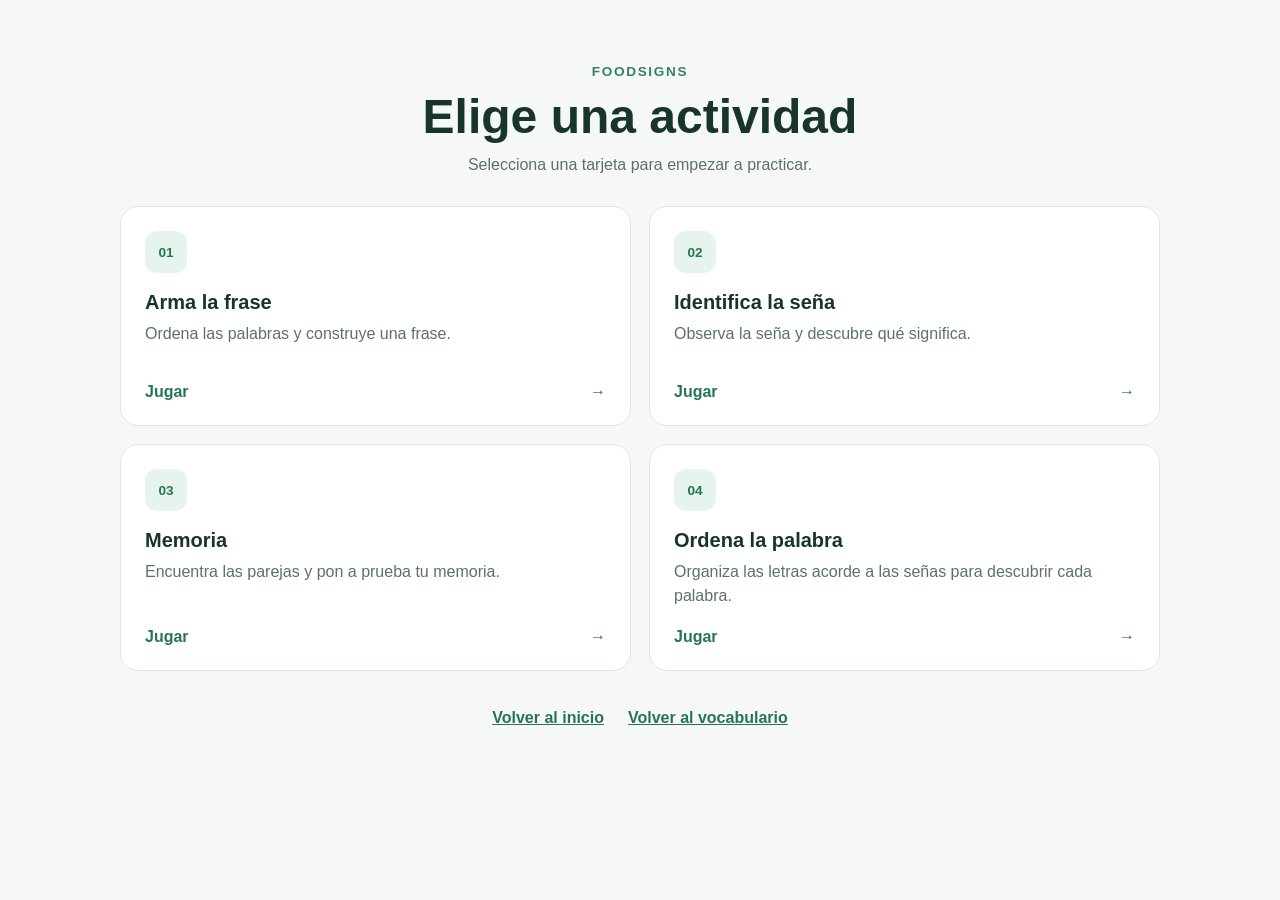
==== pages/menu.html @ 0033facc "Actualización menu.html Se creo el contenido del menu.html con las opciones de juego a seleccionar." ====
<!DOCTYPE html>
<html lang="es">
<head>
    <meta charset="UTF-8">
    <meta name="viewport" content="width=device-width, initial-scale=1.0">
    <title>Menú | foodSigns</title>
    <link rel="stylesheet" href="../assets/css/style.css">
</head>
<body>
    <main class="menu">
        <header class="menu__header">
            <p class="menu__eyebrow">foodSigns</p>
            <h1>Elige una actividad</h1>
            <p>Selecciona una tarjeta para empezar a practicar.</p>
        </header>

        <nav class="activity-grid" aria-label="Actividades">
            <a class="activity-card" href="juegos/armaFrase.html">
                <span class="activity-card__number" aria-hidden="true">01</span>
                <h2>Arma la frase</h2>
                <p>Ordena las palabras y construye una frase.</p>
                <span class="activity-card__action">Jugar <span aria-hidden="true">→</span></span>
            </a>
            <a class="activity-card" href="juegos/identificarSeña.html">
                <span class="activity-card__number" aria-hidden="true">02</span>
                <h2>Identifica la seña</h2>
                <p>Observa la seña y descubre qué significa.</p>
                <span class="activity-card__action">Jugar <span aria-hidden="true">→</span></span>
            </a>
            <a class="activity-card" href="juegos/memoria.html">
                <span class="activity-card__number" aria-hidden="true">03</span>
                <h2>Memoria</h2>
                <p>Encuentra las parejas y pon a prueba tu memoria.</p>
                <span class="activity-card__action">Jugar <span aria-hidden="true">→</span></span>
            </a>
            <a class="activity-card" href="juegos/ordenarPalabra.html">
                <span class="activity-card__number" aria-hidden="true">04</span>
                <h2>Ordena la palabra</h2>
                <p>Organiza las letras acorde a las señas para descubrir cada palabra.</p>
                <span class="activity-card__action">Jugar <span aria-hidden="true">→</span></span>
            </a>
        </nav>

        <footer class="menu__footer">
            <a class="menu__back-link" href="../index.html">Volver al inicio</a>
            <a class="menu__back-link" href="vocabulario.html">Volver al vocabulario</a>
        </footer>
    </main>
</body>
</html>
---- assets/css/style.css ----
* {
    box-sizing: border-box;
}

body {
    min-height: 100vh;
    margin: 0;
    background: #f5f8f6;
    color: #17352b;
    font-family: Arial, sans-serif;
}

.menu {
    width: min(100% - 40px, 1040px);
    margin: 0 auto;
    padding: 64px 0 40px;
}

.menu__header {
    margin-bottom: 32px;
    text-align: center;
}

.menu__eyebrow {
    margin: 0 0 10px;
    color: #358267;
    font-size: 0.85rem;
    font-weight: 700;
    letter-spacing: 0.12em;
    text-transform: uppercase;
}

.menu__header h1 {
    margin: 0;
    font-size: clamp(2rem, 5vw, 3rem);
}

.menu__header > p:last-child {
    margin: 12px 0 0;
    color: #5d7169;
}

.activity-grid {
    display: grid;
    grid-template-columns: repeat(2, minmax(0, 1fr));
    gap: 18px;
}

.activity-card {
    display: flex;
    min-height: 220px;
    flex-direction: column;
    align-items: flex-start;
    padding: 24px;
    border: 1px solid #dce8e1;
    border-radius: 18px;
    background: #fff;
    color: inherit;
    text-decoration: none;
    transition: border-color 160ms ease, box-shadow 160ms ease, transform 160ms ease;
}

.activity-card:hover,
.activity-card:focus-visible {
    transform: translateY(-3px);
    border-color: #5aa987;
    box-shadow: 0 12px 28px rgb(23 53 43 / 10%);
    outline: none;
}

.activity-card__number {
    display: grid;
    width: 42px;
    height: 42px;
    place-items: center;
    border-radius: 12px;
    background: #e7f4ed;
    color: #267653;
    font-size: 0.85rem;
    font-weight: 700;
}

.activity-card h2 {
    margin: 18px 0 8px;
    font-size: 1.25rem;
}

.activity-card p {
    margin: 0;
    color: #5d7169;
    line-height: 1.5;
}

.activity-card__action {
    display: flex;
    width: 100%;
    justify-content: space-between;
    margin-top: auto;
    padding-top: 20px;
    color: #267653;
    font-weight: 700;
}

.menu__footer {
    display: flex;
    justify-content: center;
    flex-wrap: wrap;
    gap: 12px 24px;
    margin-top: 30px;
}

.menu__back-link {
    padding: 8px 0;
    color: #267653;
    font-weight: 700;
}

@media (max-width: 600px) {
    .menu {
        width: min(100% - 32px, 440px);
        padding-top: 40px;
    }

    .activity-grid {
        grid-template-columns: 1fr;
        gap: 14px;
    }

    .activity-card {
        min-height: 200px;
        padding: 20px;
    }
}

@media (prefers-reduced-motion: reduce) {
    *,
    *::before,
    *::after {
        scroll-behavior: auto !important;
        transition-duration: 0.01ms !important;
    }
}
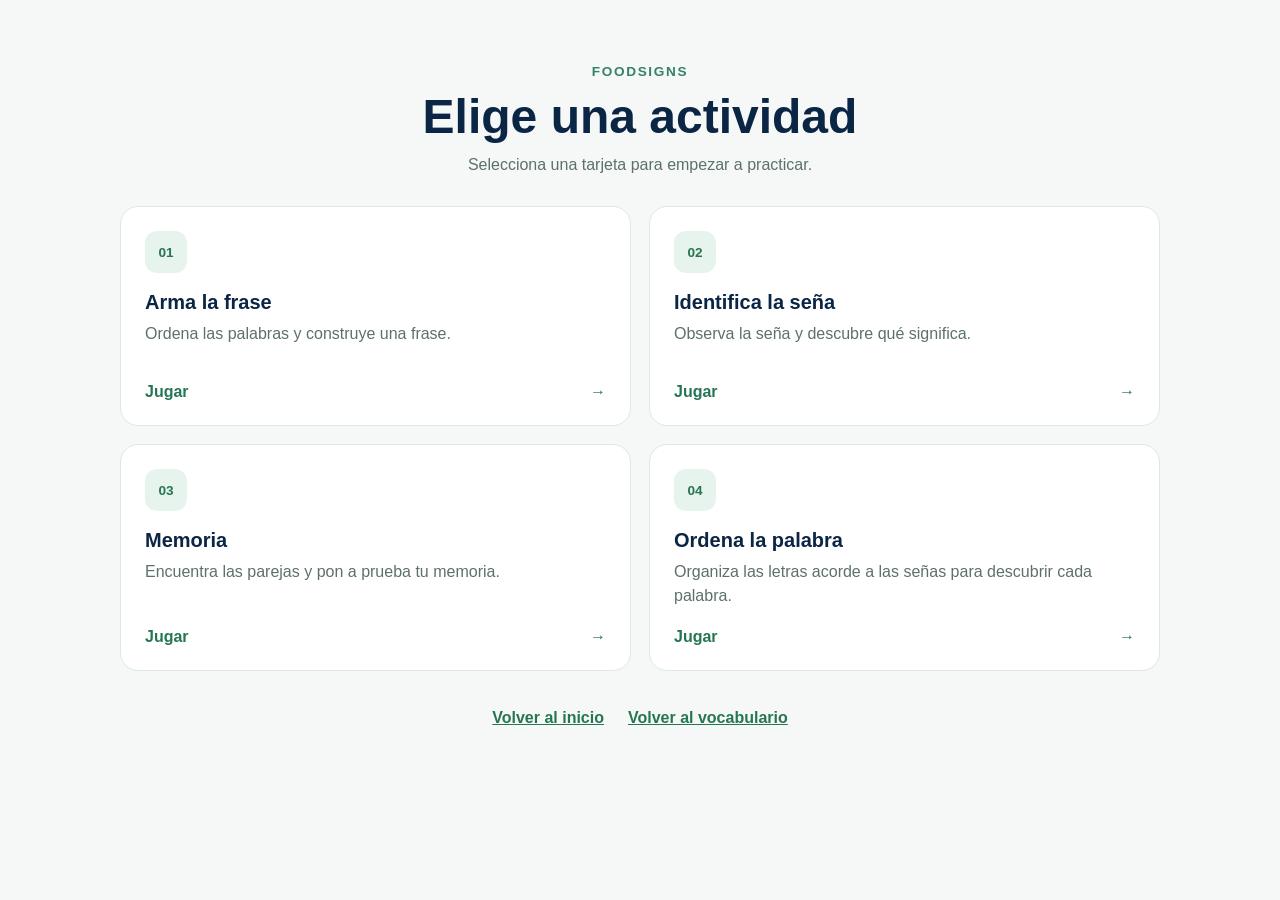
==== commit 0afa3ddb: "Actualización vocabulario.html Se añadio el contenido de la pagina en donde se mostrara el vocabular" ====
--- a/pages/menu.html
+++ b/pages/menu.html
@@ -4,7 +4,7 @@
     <meta charset="UTF-8">
     <meta name="viewport" content="width=device-width, initial-scale=1.0">
     <title>Menú | foodSigns</title>
-    <link rel="stylesheet" href="../assets/css/style.css">
+    <link rel="stylesheet" href="../assets/css/styleMenu.css">
 </head>
 <body>
     <main class="menu">
--- a/assets/css/styleMenu.css
+++ b/assets/css/styleMenu.css
@@ -0,0 +1,142 @@
+* {
+    box-sizing: border-box;
+}
+
+body {
+    min-height: 100vh;
+    margin: 0;
+    background: #f5f8f6;
+    color: #0B2545;
+    font-family: Arial, sans-serif;
+}
+
+.menu {
+    width: min(100% - 40px, 1040px);
+    margin: 0 auto;
+    padding: 64px 0 40px;
+}
+
+.menu__header {
+    margin-bottom: 32px;
+    text-align: center;
+}
+
+.menu__eyebrow {
+    margin: 0 0 10px;
+    color: #358267;
+    font-size: 0.85rem;
+    font-weight: 700;
+    letter-spacing: 0.12em;
+    text-transform: uppercase;
+}
+
+.menu__header h1 {
+    margin: 0;
+    font-size: clamp(2rem, 5vw, 3rem);
+}
+
+.menu__header > p:last-child {
+    margin: 12px 0 0;
+    color: #5d7169;
+}
+
+.activity-grid {
+    display: grid;
+    grid-template-columns: repeat(2, minmax(0, 1fr));
+    gap: 18px;
+}
+
+.activity-card {
+    display: flex;
+    min-height: 220px;
+    flex-direction: column;
+    align-items: flex-start;
+    padding: 24px;
+    border: 1px solid #dce8e1;
+    border-radius: 18px;
+    background: #fff;
+    color: inherit;
+    text-decoration: none;
+    transition: border-color 160ms ease, box-shadow 160ms ease, transform 160ms ease;
+}
+
+.activity-card:hover,
+.activity-card:focus-visible {
+    transform: translateY(-3px);
+    border-color: #5aa987;
+    box-shadow: 0 12px 28px rgb(23 53 43 / 10%);
+    outline: none;
+}
+
+.activity-card__number {
+    display: grid;
+    width: 42px;
+    height: 42px;
+    place-items: center;
+    border-radius: 12px;
+    background: #e7f4ed;
+    color: #267653;
+    font-size: 0.85rem;
+    font-weight: 700;
+}
+
+.activity-card h2 {
+    margin: 18px 0 8px;
+    font-size: 1.25rem;
+}
+
+.activity-card p {
+    margin: 0;
+    color: #5d7169;
+    line-height: 1.5;
+}
+
+.activity-card__action {
+    display: flex;
+    width: 100%;
+    justify-content: space-between;
+    margin-top: auto;
+    padding-top: 20px;
+    color: #267653;
+    font-weight: 700;
+}
+
+.menu__footer {
+    display: flex;
+    justify-content: center;
+    flex-wrap: wrap;
+    gap: 12px 24px;
+    margin-top: 30px;
+}
+
+.menu__back-link {
+    padding: 8px 0;
+    color: #267653;
+    font-weight: 700;
+}
+
+@media (max-width: 600px) {
+    .menu {
+        width: min(100% - 32px, 440px);
+        padding-top: 40px;
+    }
+
+    .activity-grid {
+        grid-template-columns: 1fr;
+        gap: 14px;
+    }
+
+    .activity-card {
+        min-height: 200px;
+        padding: 20px;
+    }
+}
+
+@media (prefers-reduced-motion: reduce) {
+    *,
+    *::before,
+    *::after {
+        scroll-behavior: auto !important;
+        transition-duration: 0.01ms !important;
+    }
+}
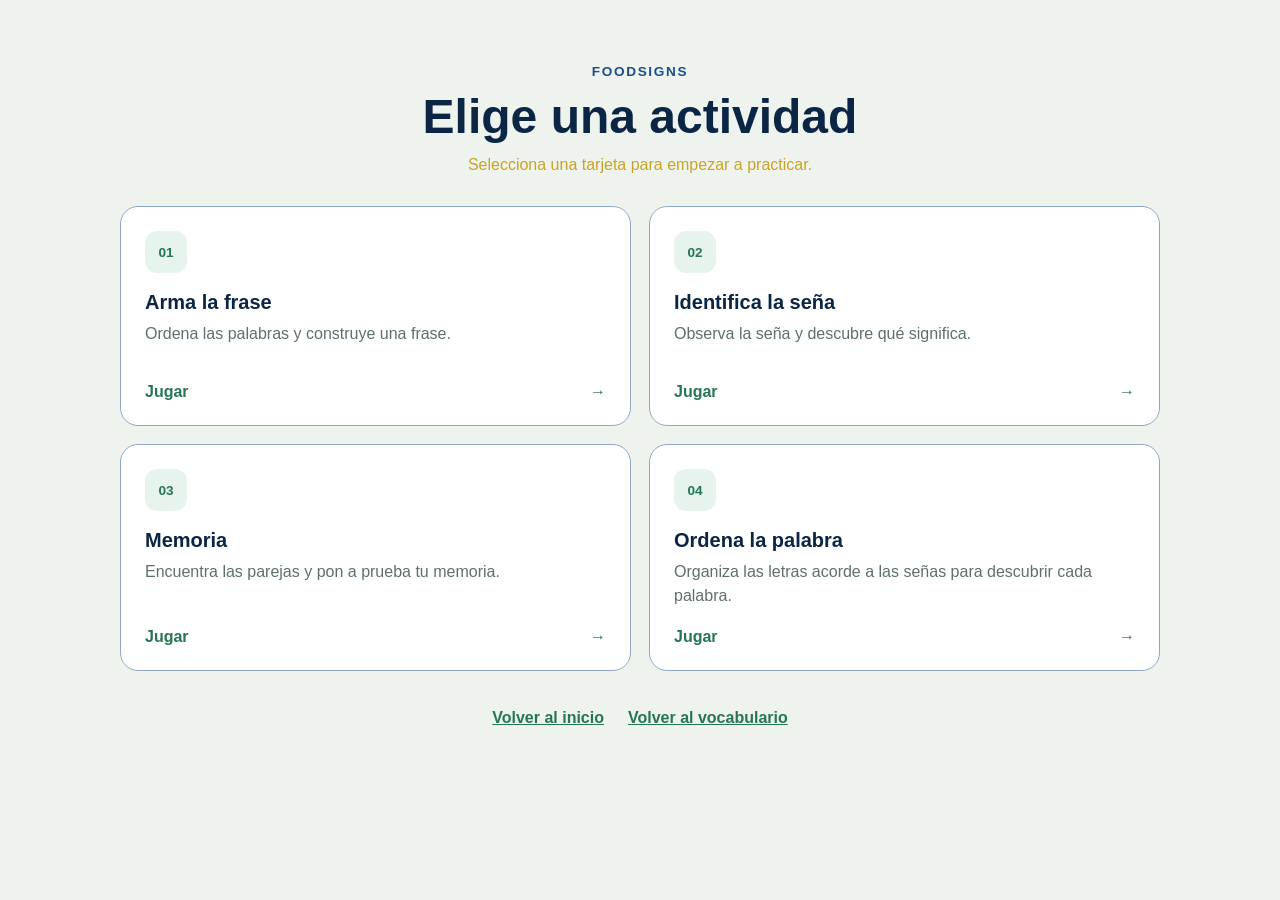
==== commit eaaec4ee: "Actualización juego identificar seña Se crearon los archivos js necesarios para el juego de identifi" ====
--- a/pages/menu.html
+++ b/pages/menu.html
@@ -21,7 +21,7 @@
                 <p>Ordena las palabras y construye una frase.</p>
                 <span class="activity-card__action">Jugar <span aria-hidden="true">→</span></span>
             </a>
-            <a class="activity-card" href="juegos/identificarSeña.html">
+            <a class="activity-card" href="juegos/identificarSena.html">
                 <span class="activity-card__number" aria-hidden="true">02</span>
                 <h2>Identifica la seña</h2>
                 <p>Observa la seña y descubre qué significa.</p>
--- a/assets/css/styleMenu.css
+++ b/assets/css/styleMenu.css
@@ -5,7 +5,7 @@
 body {
     min-height: 100vh;
     margin: 0;
-    background: #f5f8f6;
+    background: #EEF4ED;
     color: #0B2545;
     font-family: Arial, sans-serif;
 }
@@ -23,7 +23,7 @@
 
 .menu__eyebrow {
     margin: 0 0 10px;
-    color: #358267;
+    color: #1D4E89;
     font-size: 0.85rem;
     font-weight: 700;
     letter-spacing: 0.12em;
@@ -37,7 +37,7 @@
 
 .menu__header > p:last-child {
     margin: 12px 0 0;
-    color: #5d7169;
+    color: #C9A227;
 }
 
 .activity-grid {
@@ -52,7 +52,7 @@
     flex-direction: column;
     align-items: flex-start;
     padding: 24px;
-    border: 1px solid #dce8e1;
+    border: 1px solid #8DA9C4;
     border-radius: 18px;
     background: #fff;
     color: inherit;
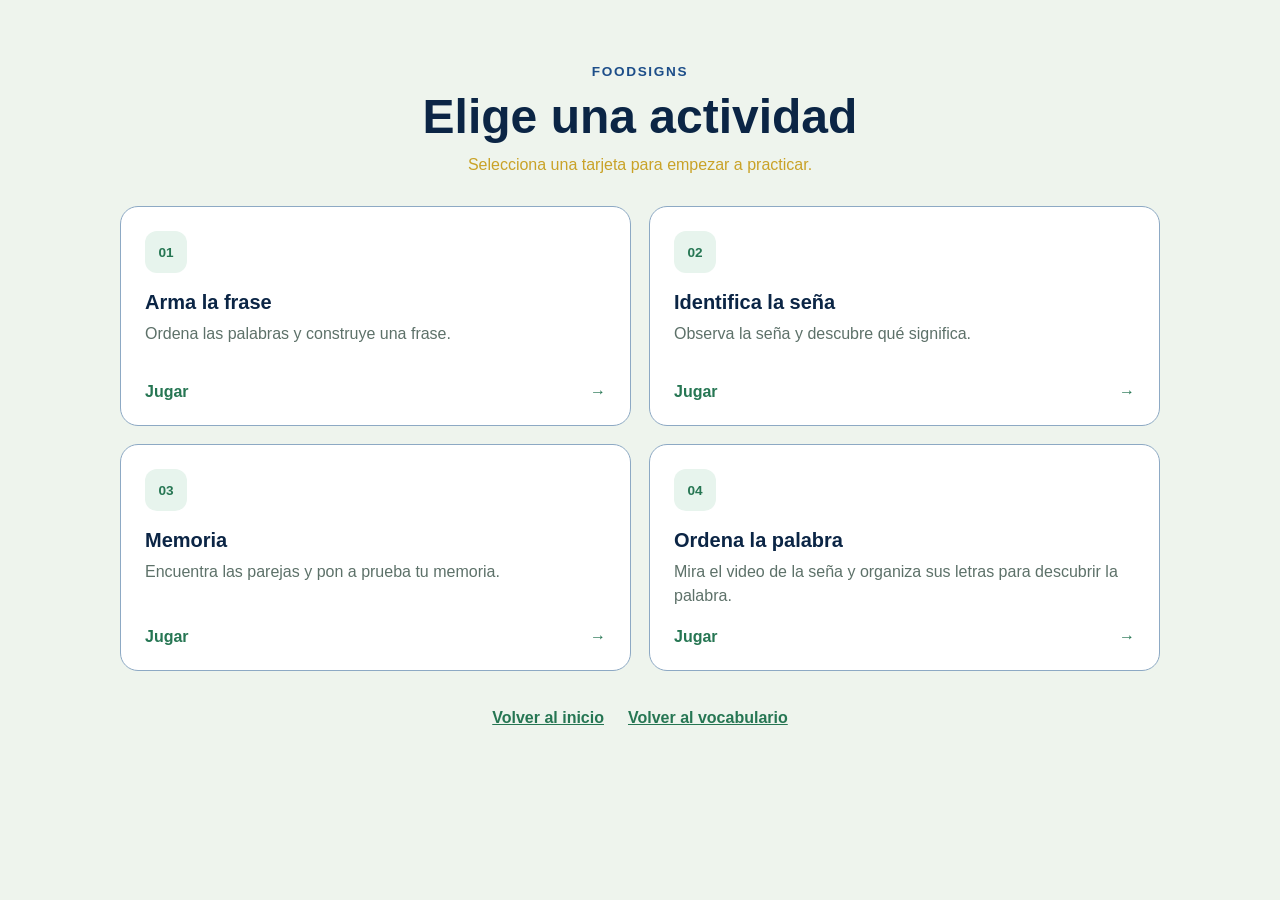
==== commit 1345b46c: "ordenarPalabra.html Se añadió el juego de ordenar la palabra acorde a la seña con su CSS y JS corres" ====
--- a/pages/menu.html
+++ b/pages/menu.html
@@ -36,7 +36,7 @@
             <a class="activity-card" href="juegos/ordenarPalabra.html">
                 <span class="activity-card__number" aria-hidden="true">04</span>
                 <h2>Ordena la palabra</h2>
-                <p>Organiza las letras acorde a las señas para descubrir cada palabra.</p>
+                <p>Mira el video de la seña y organiza sus letras para descubrir la palabra.</p>
                 <span class="activity-card__action">Jugar <span aria-hidden="true">→</span></span>
             </a>
         </nav>
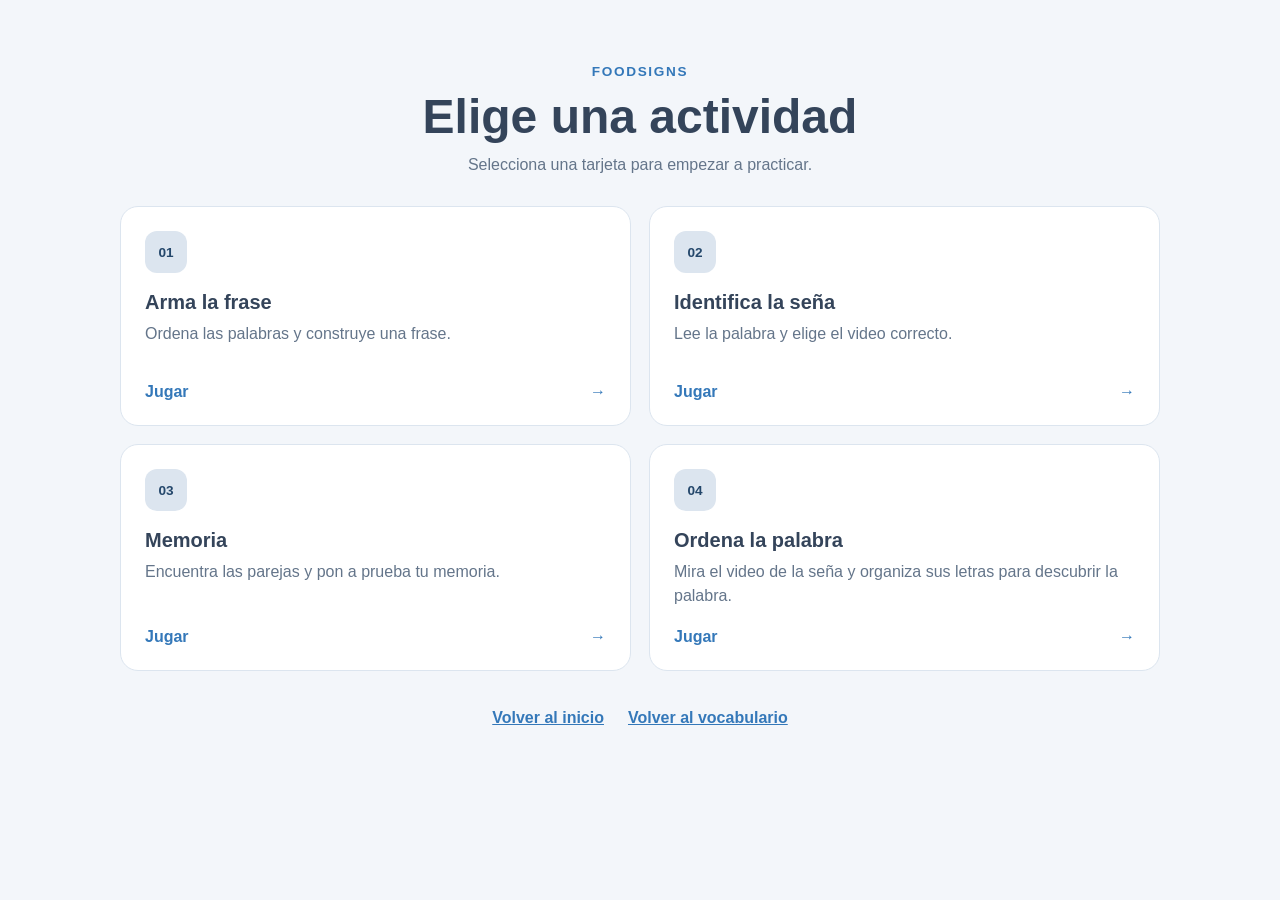
==== commit 4e6fe8bf: "identificar la seña Se actualizo el juego de identificación de la seña" ====
--- a/pages/menu.html
+++ b/pages/menu.html
@@ -24,7 +24,7 @@
             <a class="activity-card" href="juegos/identificarSena.html">
                 <span class="activity-card__number" aria-hidden="true">02</span>
                 <h2>Identifica la seña</h2>
-                <p>Observa la seña y descubre qué significa.</p>
+                <p>Lee la palabra y elige el video correcto.</p>
                 <span class="activity-card__action">Jugar <span aria-hidden="true">→</span></span>
             </a>
             <a class="activity-card" href="juegos/memoria.html">
--- a/assets/css/styleMenu.css
+++ b/assets/css/styleMenu.css
@@ -1,3 +1,14 @@
+:root {
+    --color-background: #F3F6FA;
+    --color-card: #FFFFFF;
+    --color-primary: #24476B;
+    --color-secondary: #3478B9;
+    --color-accent: #E56B66;
+    --color-soft: #DCE5EF;
+    --color-text: #34445A;
+    --color-muted: #64758A;
+}
+
 * {
     box-sizing: border-box;
 }
@@ -5,8 +16,8 @@
 body {
     min-height: 100vh;
     margin: 0;
-    background: #EEF4ED;
-    color: #0B2545;
+    background: var(--color-background);
+    color: var(--color-text);
     font-family: Arial, sans-serif;
 }
 
@@ -23,7 +34,7 @@
 
 .menu__eyebrow {
     margin: 0 0 10px;
-    color: #1D4E89;
+    color: var(--color-secondary);
     font-size: 0.85rem;
     font-weight: 700;
     letter-spacing: 0.12em;
@@ -37,7 +48,7 @@
 
 .menu__header > p:last-child {
     margin: 12px 0 0;
-    color: #C9A227;
+    color: var(--color-muted);
 }
 
 .activity-grid {
@@ -52,9 +63,9 @@
     flex-direction: column;
     align-items: flex-start;
     padding: 24px;
-    border: 1px solid #8DA9C4;
+    border: 1px solid var(--color-soft);
     border-radius: 18px;
-    background: #fff;
+    background: var(--color-card);
     color: inherit;
     text-decoration: none;
     transition: border-color 160ms ease, box-shadow 160ms ease, transform 160ms ease;
@@ -63,8 +74,8 @@
 .activity-card:hover,
 .activity-card:focus-visible {
     transform: translateY(-3px);
-    border-color: #5aa987;
-    box-shadow: 0 12px 28px rgb(23 53 43 / 10%);
+    border-color: var(--color-secondary);
+    box-shadow: 0 12px 28px rgb(36 71 107 / 10%);
     outline: none;
 }
 
@@ -74,8 +85,8 @@
     height: 42px;
     place-items: center;
     border-radius: 12px;
-    background: #e7f4ed;
-    color: #267653;
+    background: var(--color-soft);
+    color: var(--color-primary);
     font-size: 0.85rem;
     font-weight: 700;
 }
@@ -87,7 +98,7 @@
 
 .activity-card p {
     margin: 0;
-    color: #5d7169;
+    color: var(--color-muted);
     line-height: 1.5;
 }
 
@@ -97,7 +108,7 @@
     justify-content: space-between;
     margin-top: auto;
     padding-top: 20px;
-    color: #267653;
+    color: var(--color-secondary);
     font-weight: 700;
 }
 
@@ -111,7 +122,7 @@
 
 .menu__back-link {
     padding: 8px 0;
-    color: #267653;
+    color: var(--color-secondary);
     font-weight: 700;
 }
 
